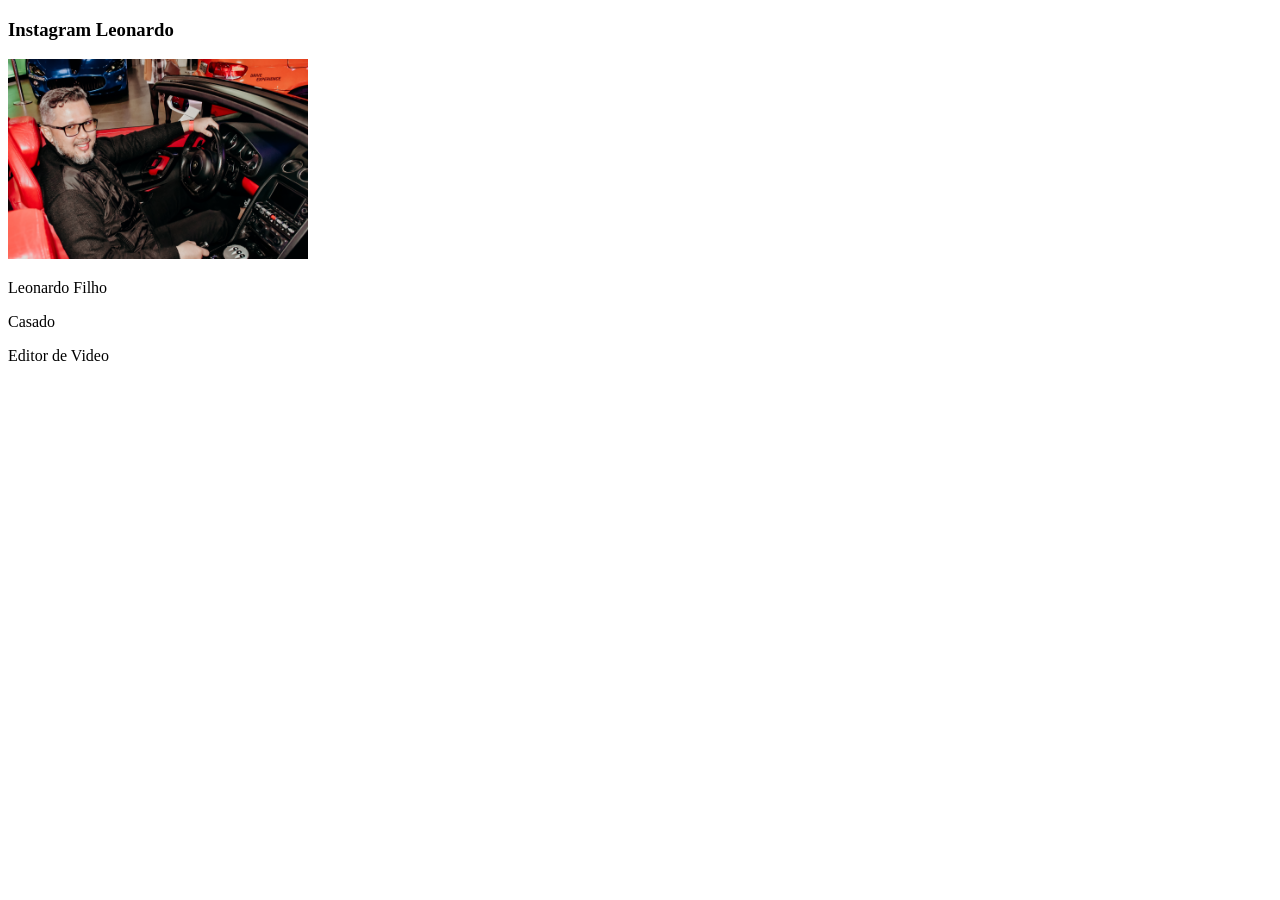
==== index.html @ 593e89e7 "Renomeie" ====
<!DOCTYPE html>
<html lang="pt-br">
<head>
    <meta charset="UTF-8">
    <meta name="viewport" content="width=device-width, initial-scale=1.0">
    <title>Instagram Clone LF</title>
    <link rel="stylesheet" href="style.css">

    <style>


    </style>

</head>


<body>
    
<h3> Instagram Leonardo</h3>


<div class="container">
<img src="carro.jpg" alt="" width="300px" >


<p>Leonardo Filho</p>
<p>Casado</p>
<p>Editor de Video</p>




</div>


</ul>


</body>
</html>
---- style.css ----
#conteudo {

    width: 900px;
    height: 900px;
    /* background-color: rgb(132, 0, 255); */
    margin: 0 auto;

}

#cabecalho {

    width: 900px;
    height: 300px;
    /* background-color: rgb(226, 62, 84); */
    display: flex;

}


#destaques {

    width: 900px;
    height: 200px;
    /* background-color: rgb(115, 218, 249); */
    display: flex;
    overflow: scroll;
    overflow-y: hidden;

}


#feed {

    width: 900px;
    height: 800px;
    /* background-color: bisque; */
}


#fotodeperfil {

    width: 300px;
    height: 300px;
    /* background-color: darkgoldenrod; */
    display: flex;
    align-items: center;
    justify-content: center;

    img {

        border-radius: 50%;

    }
}


#textodeperfil {

    width: 600px;
    height: 300px;
    /* background-color: aquamarine; */
    padding: 0px 70px;
    box-sizing: border-box;

    h1 {
        font-family: "Fredoka", sans-serif;
        font-optical-sizing: auto;
        font-weight: lighter;
        font-style: normal;
        font-variation-settings:
            "wdth" 100;
    }

}

#nomeprincipal {

    font-family: 'Gill Sans', 'Gill Sans MT', Calibri, 'Trebuchet MS', sans-serif;
}


#seguidores {

    margin-right: 50px;
}


.juntinhos {
    margin: 0;
}


.quasejuntinhos {

    margin-bottom: 0;
}


#pill {

    /* background-color: rgb(216, 226, 17); */
    border-radius: 15px;
    padding: 5px;


    img {
        position: relative;
        top: 3px;
    }

}


#paidapill {
    margin: 10px 0;
}

#imagem-link {

    width: 20px;
    height: 20px;
    display: inline-block;
    background-size: 20px;
    background-image: url('imagem link.png');
}


a {
    text-decoration: none;
}


.destaque {

    height: 200px;
    width: 150px;
    /* background-color: rgb(149, 149, 245); */
    padding: 33px 25px;
    box-sizing: border-box;
    text-align: center;
    font-weight: 600;



    img {

        height: 100px;
        width: 100px;
        border-radius: 50%;

    }
}




#feed {

    display: flex;
    flex-wrap: wrap;
    height: 1217px;
    gap: 5px;



    img {


        height: 400px;
        width: 296px;
        object-fit: cover;

    }

}

* {

    font-family: Cambria, Cochin, Georgia, Times, 'Times New Roman', serif;
}
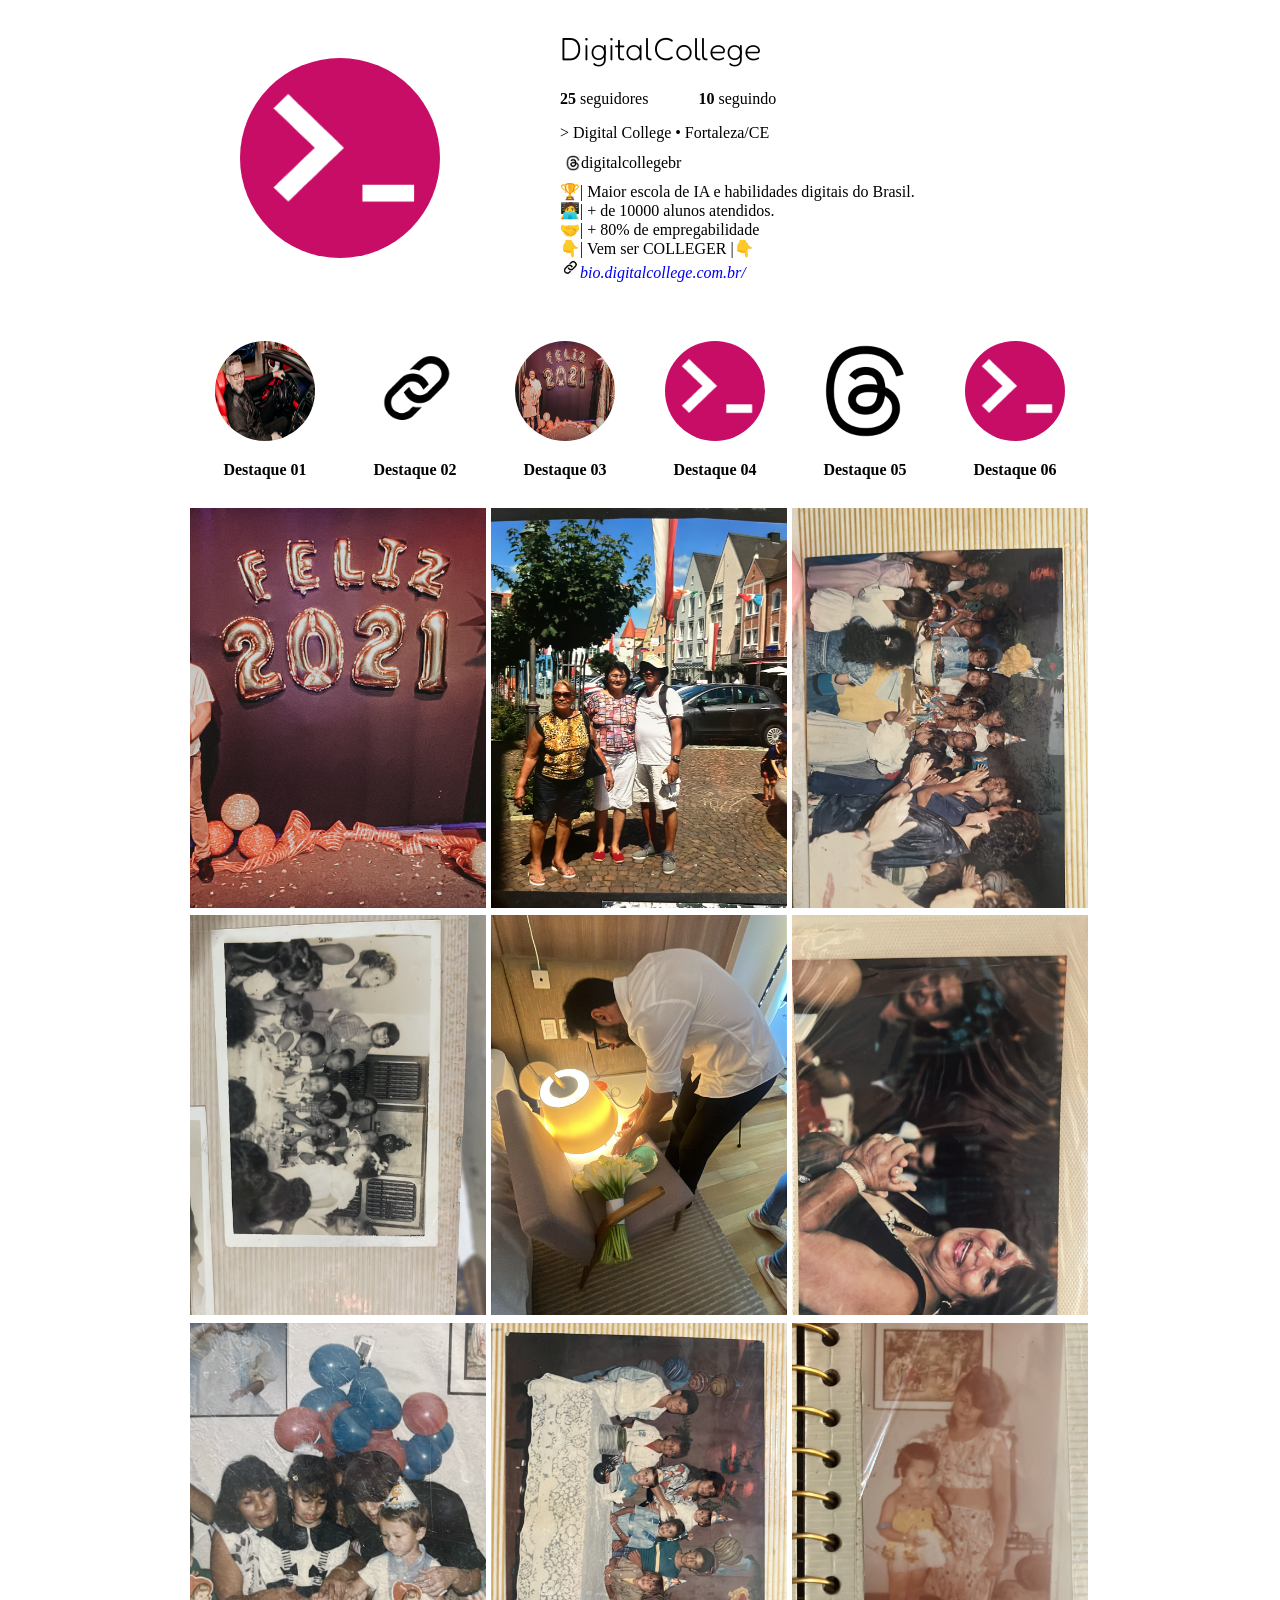
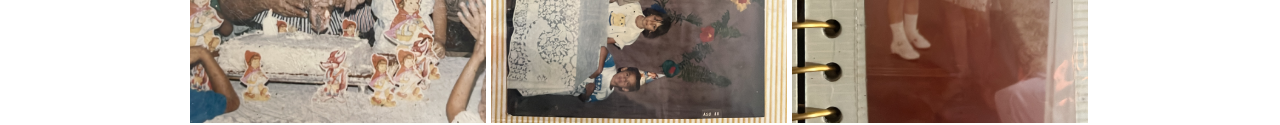
==== commit 04a3023b: "novo" ====
--- a/index.html
+++ b/index.html
@@ -1,40 +1,124 @@
 <!DOCTYPE html>
 <html lang="pt-br">
+
 <head>
     <meta charset="UTF-8">
     <meta name="viewport" content="width=device-width, initial-scale=1.0">
-    <title>Instagram Clone LF</title>
+    <title>Istagram</title>
     <link rel="stylesheet" href="style.css">
 
-    <style>
+    <link rel="preconnect" href="https://fonts.googleapis.com">
+<link rel="preconnect" href="https://fonts.gstatic.com" crossorigin>
+<link href="https://fonts.googleapis.com/css2?family=Fredoka:wght@300..700&display=swap" rel="stylesheet">
 
 
-    </style>
 
 </head>
 
+<body>
 
-<body>
-    
-<h3> Instagram Leonardo</h3>
+    <div id="conteudo">
+        <div class="secao" id="cabecalho">
+            <div id="fotodeperfil">
+                <img src="digital colage.png" alt="fotodeperfil" width="200px" height="200">
+
+            </div>
+
+            <div id="textodeperfil">
+
+                <h1 id="nomeprincipal">DigitalCollege</h1>
 
 
-<div class="container">
-<img src="carro.jpg" alt="" width="300px" >
+                <p><strong>25</strong> <span id="seguidores">seguidores</span><strong>10</strong> seguindo</p>
 
 
-<p>Leonardo Filho</p>
-<p>Casado</p>
-<p>Editor de Video</p>
+
+                <p class="quasejuntinhos">> Digital College • Fortaleza/CE </p>
+                <p class="juntinhos" id="paidapill"> <span id="pill">
+                        <img src="Threads Logo.png" alt="threads logo" height="16">digitalcollegebr</span>
+                </p>
+
+
+                <p class="juntinhos">🏆| Maior escola de IA e habilidades digitais do Brasil.</p>
+                <p class="juntinhos">🧑‍💻| + de 10000 alunos atendidos.</p>
+                <p class="juntinhos">🤝| + 80% de empregabilidade</p>
+                <p class="juntinhos">👇| Vem ser COLLEGER |👇</p>
+                <a class="juntinhos" href="bio.digitalcollege.com.br"> <i
+                        id="imagem-link"></i><em>bio.digitalcollege.com.br/</em></a>
+
+
+
+            </div>
+
+        </div>
+
+        <div class="secao" id="destaques">
+            <div class="destaque">
+                <img src="carro.jpg" alt="Imagem destaque">
+                <p>Destaque 01</p>
+            </div>
+
+            <div class="destaque">
+                <img src="imagem link.png" alt="Imagem destaque">
+                <p>Destaque 02</p>
+            </div>
+
+            <div class="destaque">
+                <img src="assets/fim de ano.jpg" alt="Imagem destaque">
+                <p>Destaque 03</p>
+            </div>
+
+            <div class="destaque">
+                <img src="digital colage.png" alt="Imagem destaque">
+                <p>Destaque 04</p>
+            </div>
+
+            <div class="destaque">
+                <img src="Threads Logo.png" alt="Imagem destaque">
+                <p>Destaque 05</p>
+            </div>
+
+            <div class="destaque">
+                <img src="digital colage.png" alt="Imagem destaque">
+                <p>Destaque 06</p>
+
+            </div>
+            <div class="destaque">
+                <img src="digital colage.png" alt="Imagem destaque">
+                <p>Destaque 07</p>
+
+            </div>
+
+        </div>
 
 
 
 
-</div>
+        <div class="secao" id="feed">
+
+            <img src="assets/fim de ano.jpg" alt="imagens feed quadrado">
+
+            <img src="assets/FWDL2540.JPG" alt="imagens feed quadrado">
+
+            <img src="assets/HCUG3998.JPG" alt="imagens feed quadrado">
+
+            <img src="assets/HLZG6470.JPG" alt="imagens feed quadrado">
+
+            <img src="assets/HUUF6204.JPG" alt="imagens feed quadrado">
+
+            <img src="assets/IELJ3522.JPG" alt="imagens feed quadrado">
+
+            <img src="assets/ODYA3134.JPG" alt="imagens feed quadrado">
+
+            <img src="assets/VTIG3335.JPG" alt="imagens feed quadrado">
+
+            <img src="assets/XBEC1194.JPG" alt="imagens feed quadrado">
 
 
-</ul>
 
+        </div>
+    </div>
 
 </body>
+
 </html>
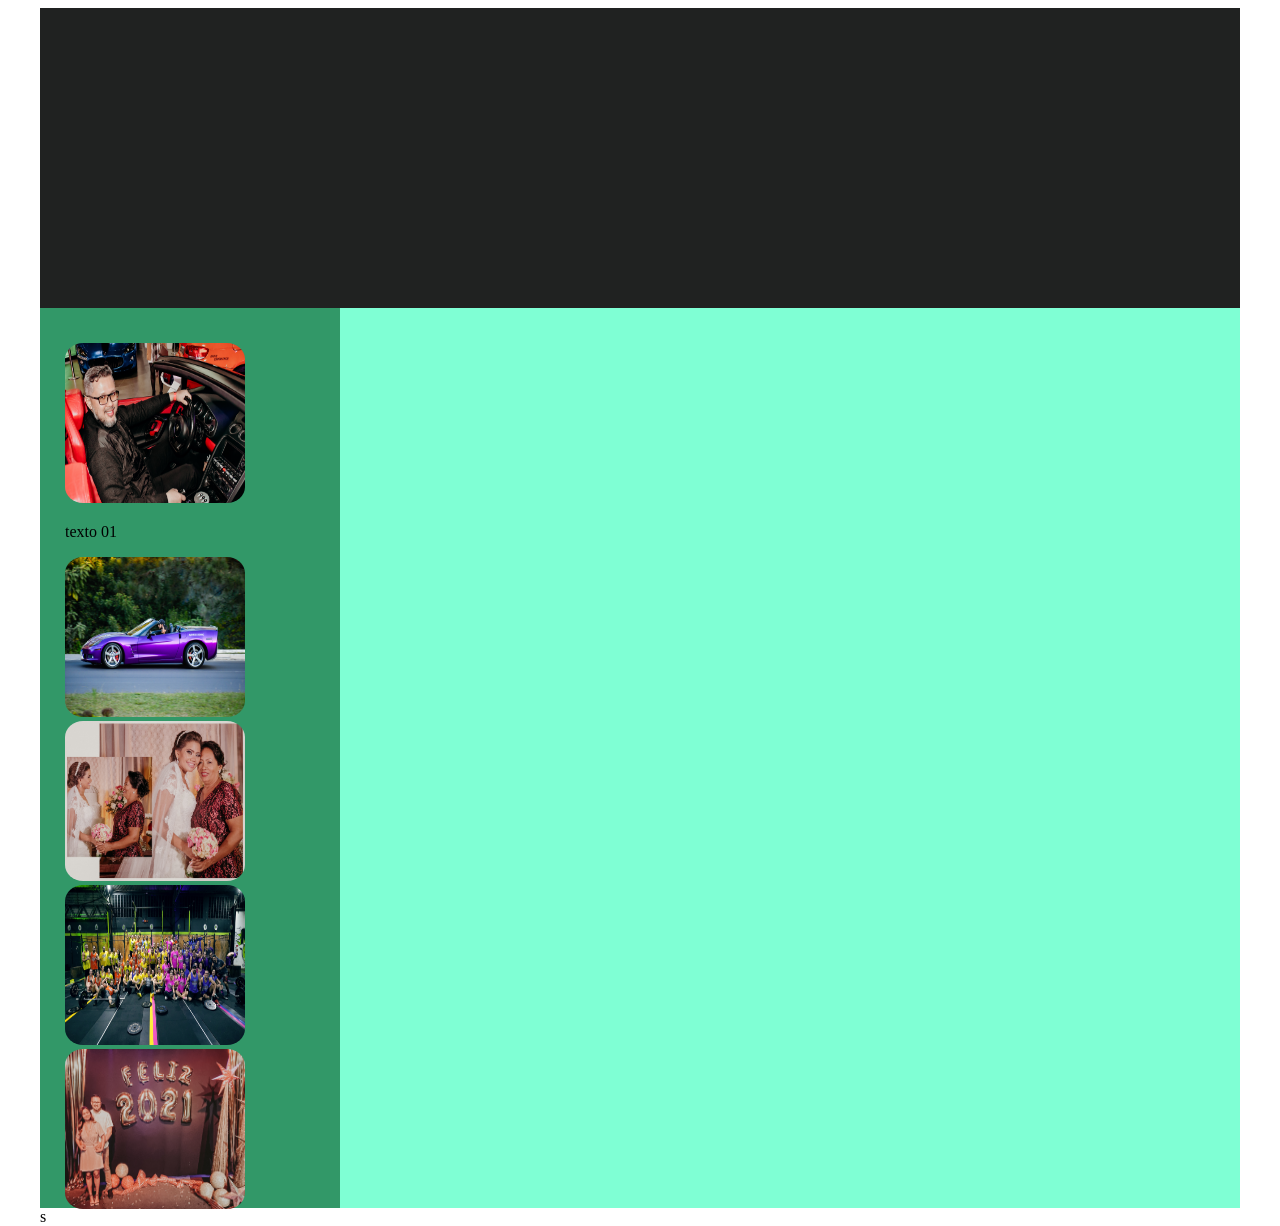
==== commit 1e77dd21: "Merge branch 'main' of https://github.com/leonardofilho1987-web/Aula---Instagram---Clone" ====
--- a/index.html
+++ b/index.html
@@ -1,16 +1,11 @@
 <!DOCTYPE html>
-<html lang="pt-br">
+<html lang="pr-br">
 
 <head>
     <meta charset="UTF-8">
     <meta name="viewport" content="width=device-width, initial-scale=1.0">
-    <title>Istagram</title>
+    <title>Personalizado</title>
     <link rel="stylesheet" href="style.css">
-
-    <link rel="preconnect" href="https://fonts.googleapis.com">
-<link rel="preconnect" href="https://fonts.gstatic.com" crossorigin>
-<link href="https://fonts.googleapis.com/css2?family=Fredoka:wght@300..700&display=swap" rel="stylesheet">
-
 
 
 </head>
@@ -18,106 +13,55 @@
 <body>
 
     <div id="conteudo">
-        <div class="secao" id="cabecalho">
-            <div id="fotodeperfil">
-                <img src="digital colage.png" alt="fotodeperfil" width="200px" height="200">
 
-            </div>
+        <div class="secao" id="topo">
 
-            <div id="textodeperfil">
-
-                <h1 id="nomeprincipal">DigitalCollege</h1>
+            <div class="secao" id="fotodotopo"></div>
 
 
-                <p><strong>25</strong> <span id="seguidores">seguidores</span><strong>10</strong> seguindo</p>
+        </div>
+
+        <div class="esquerdo" id="ladoesquerdo">
+
+            <div class="destaques">
+                <div>
+                    <img src="assets/_MCS1240.jpg" alt="">
+                    <p class="textosdestaques">texto 01</p>
+                </div>
+
+                <div> <img src="assets/_MOV4783.jpg" alt="imagemesquerda"> </div>
+
+                <div><img src="assets/amor e mãe.jpg" alt="imagemesquerda"></div>
+
+                <div><img src="assets/DSC00009.JPG" alt="imagemesquerda"></div>
+
+                <div><img src="assets/fim de ano.jpg" alt="imagemesquerda"></div>
 
 
 
-                <p class="quasejuntinhos">> Digital College • Fortaleza/CE </p>
-                <p class="juntinhos" id="paidapill"> <span id="pill">
-                        <img src="Threads Logo.png" alt="threads logo" height="16">digitalcollegebr</span>
-                </p>
 
 
-                <p class="juntinhos">🏆| Maior escola de IA e habilidades digitais do Brasil.</p>
-                <p class="juntinhos">🧑‍💻| + de 10000 alunos atendidos.</p>
-                <p class="juntinhos">🤝| + 80% de empregabilidade</p>
-                <p class="juntinhos">👇| Vem ser COLLEGER |👇</p>
-                <a class="juntinhos" href="bio.digitalcollege.com.br"> <i
-                        id="imagem-link"></i><em>bio.digitalcollege.com.br/</em></a>
+
+
 
 
 
             </div>
 
-        </div>
 
-        <div class="secao" id="destaques">
-            <div class="destaque">
-                <img src="carro.jpg" alt="Imagem destaque">
-                <p>Destaque 01</p>
-            </div>
-
-            <div class="destaque">
-                <img src="imagem link.png" alt="Imagem destaque">
-                <p>Destaque 02</p>
-            </div>
-
-            <div class="destaque">
-                <img src="assets/fim de ano.jpg" alt="Imagem destaque">
-                <p>Destaque 03</p>
-            </div>
-
-            <div class="destaque">
-                <img src="digital colage.png" alt="Imagem destaque">
-                <p>Destaque 04</p>
-            </div>
-
-            <div class="destaque">
-                <img src="Threads Logo.png" alt="Imagem destaque">
-                <p>Destaque 05</p>
-            </div>
-
-            <div class="destaque">
-                <img src="digital colage.png" alt="Imagem destaque">
-                <p>Destaque 06</p>
-
-            </div>
-            <div class="destaque">
-                <img src="digital colage.png" alt="Imagem destaque">
-                <p>Destaque 07</p>
-
-            </div>
-
-        </div>
+            <div class="secao" id="ladodireito"></div>
 
 
 
 
-        <div class="secao" id="feed">
-
-            <img src="assets/fim de ano.jpg" alt="imagens feed quadrado">
-
-            <img src="assets/FWDL2540.JPG" alt="imagens feed quadrado">
-
-            <img src="assets/HCUG3998.JPG" alt="imagens feed quadrado">
-
-            <img src="assets/HLZG6470.JPG" alt="imagens feed quadrado">
-
-            <img src="assets/HUUF6204.JPG" alt="imagens feed quadrado">
-
-            <img src="assets/IELJ3522.JPG" alt="imagens feed quadrado">
-
-            <img src="assets/ODYA3134.JPG" alt="imagens feed quadrado">
-
-            <img src="assets/VTIG3335.JPG" alt="imagens feed quadrado">
-
-            <img src="assets/XBEC1194.JPG" alt="imagens feed quadrado">
 
 
 
-        </div>
-    </div>
+
+        </div>s
+
+
+
 
 </body>
 
--- a/style.css
+++ b/style.css
@@ -1,180 +1,60 @@
 #conteudo {
 
-    width: 900px;
-    height: 900px;
-    /* background-color: rgb(132, 0, 255); */
+    width: 1200px;
+    height: 1200px;
     margin: 0 auto;
-
-}
-
-#cabecalho {
-
-    width: 900px;
-    height: 300px;
-    /* background-color: rgb(226, 62, 84); */
-    display: flex;
+    background-color: aquamarine;
 
 }
 
 
-#destaques {
+#topo {
 
-    width: 900px;
-    height: 200px;
-    /* background-color: rgb(115, 218, 249); */
+    width: 1200px;
+    height: 300px;
+    margin: 0 auto;
+    background-color: rgb(32, 34, 33);
+}
+
+
+#ladoesquerdo {
+
+    width: 300px;
+    height: 900px;
     display: flex;
-    overflow: scroll;
-    overflow-y: hidden;
+    background-color: rgb(50, 152, 104);
+
+    img {
+
+        height:160px;
+        width: 180px;
+        border-radius: 10%;
+
+    }
+
 
 }
 
+.destaques {
 
-#feed {
+    margin-top: 35px;
+    margin-left:25px;
+   
+}
 
-    width: 900px;
-    height: 800px;
-    /* background-color: bisque; */
+.textosdestaques{
+
+ 
 }
 
 
-#fotodeperfil {
+#ladodireito {
 
-    width: 300px;
-    height: 300px;
-    /* background-color: darkgoldenrod; */
+    width: 900px;
+    height: 900px;
     display: flex;
-    align-items: center;
-    justify-content: center;
+    margin-top: -900px;
+    margin-left: 300px;
+    background-color: rgb(89, 119, 14);
 
-    img {
-
-        border-radius: 50%;
-
-    }
-}
-
-
-#textodeperfil {
-
-    width: 600px;
-    height: 300px;
-    /* background-color: aquamarine; */
-    padding: 0px 70px;
-    box-sizing: border-box;
-
-    h1 {
-        font-family: "Fredoka", sans-serif;
-        font-optical-sizing: auto;
-        font-weight: lighter;
-        font-style: normal;
-        font-variation-settings:
-            "wdth" 100;
-    }
-
-}
-
-#nomeprincipal {
-
-    font-family: 'Gill Sans', 'Gill Sans MT', Calibri, 'Trebuchet MS', sans-serif;
-}
-
-
-#seguidores {
-
-    margin-right: 50px;
-}
-
-
-.juntinhos {
-    margin: 0;
-}
-
-
-.quasejuntinhos {
-
-    margin-bottom: 0;
-}
-
-
-#pill {
-
-    /* background-color: rgb(216, 226, 17); */
-    border-radius: 15px;
-    padding: 5px;
-
-
-    img {
-        position: relative;
-        top: 3px;
-    }
-
-}
-
-
-#paidapill {
-    margin: 10px 0;
-}
-
-#imagem-link {
-
-    width: 20px;
-    height: 20px;
-    display: inline-block;
-    background-size: 20px;
-    background-image: url('imagem link.png');
-}
-
-
-a {
-    text-decoration: none;
-}
-
-
-.destaque {
-
-    height: 200px;
-    width: 150px;
-    /* background-color: rgb(149, 149, 245); */
-    padding: 33px 25px;
-    box-sizing: border-box;
-    text-align: center;
-    font-weight: 600;
-
-
-
-    img {
-
-        height: 100px;
-        width: 100px;
-        border-radius: 50%;
-
-    }
-}
-
-
-
-
-#feed {
-
-    display: flex;
-    flex-wrap: wrap;
-    height: 1217px;
-    gap: 5px;
-
-
-
-    img {
-
-
-        height: 400px;
-        width: 296px;
-        object-fit: cover;
-
-    }
-
-}
-
-* {
-
-    font-family: Cambria, Cochin, Georgia, Times, 'Times New Roman', serif;
 }
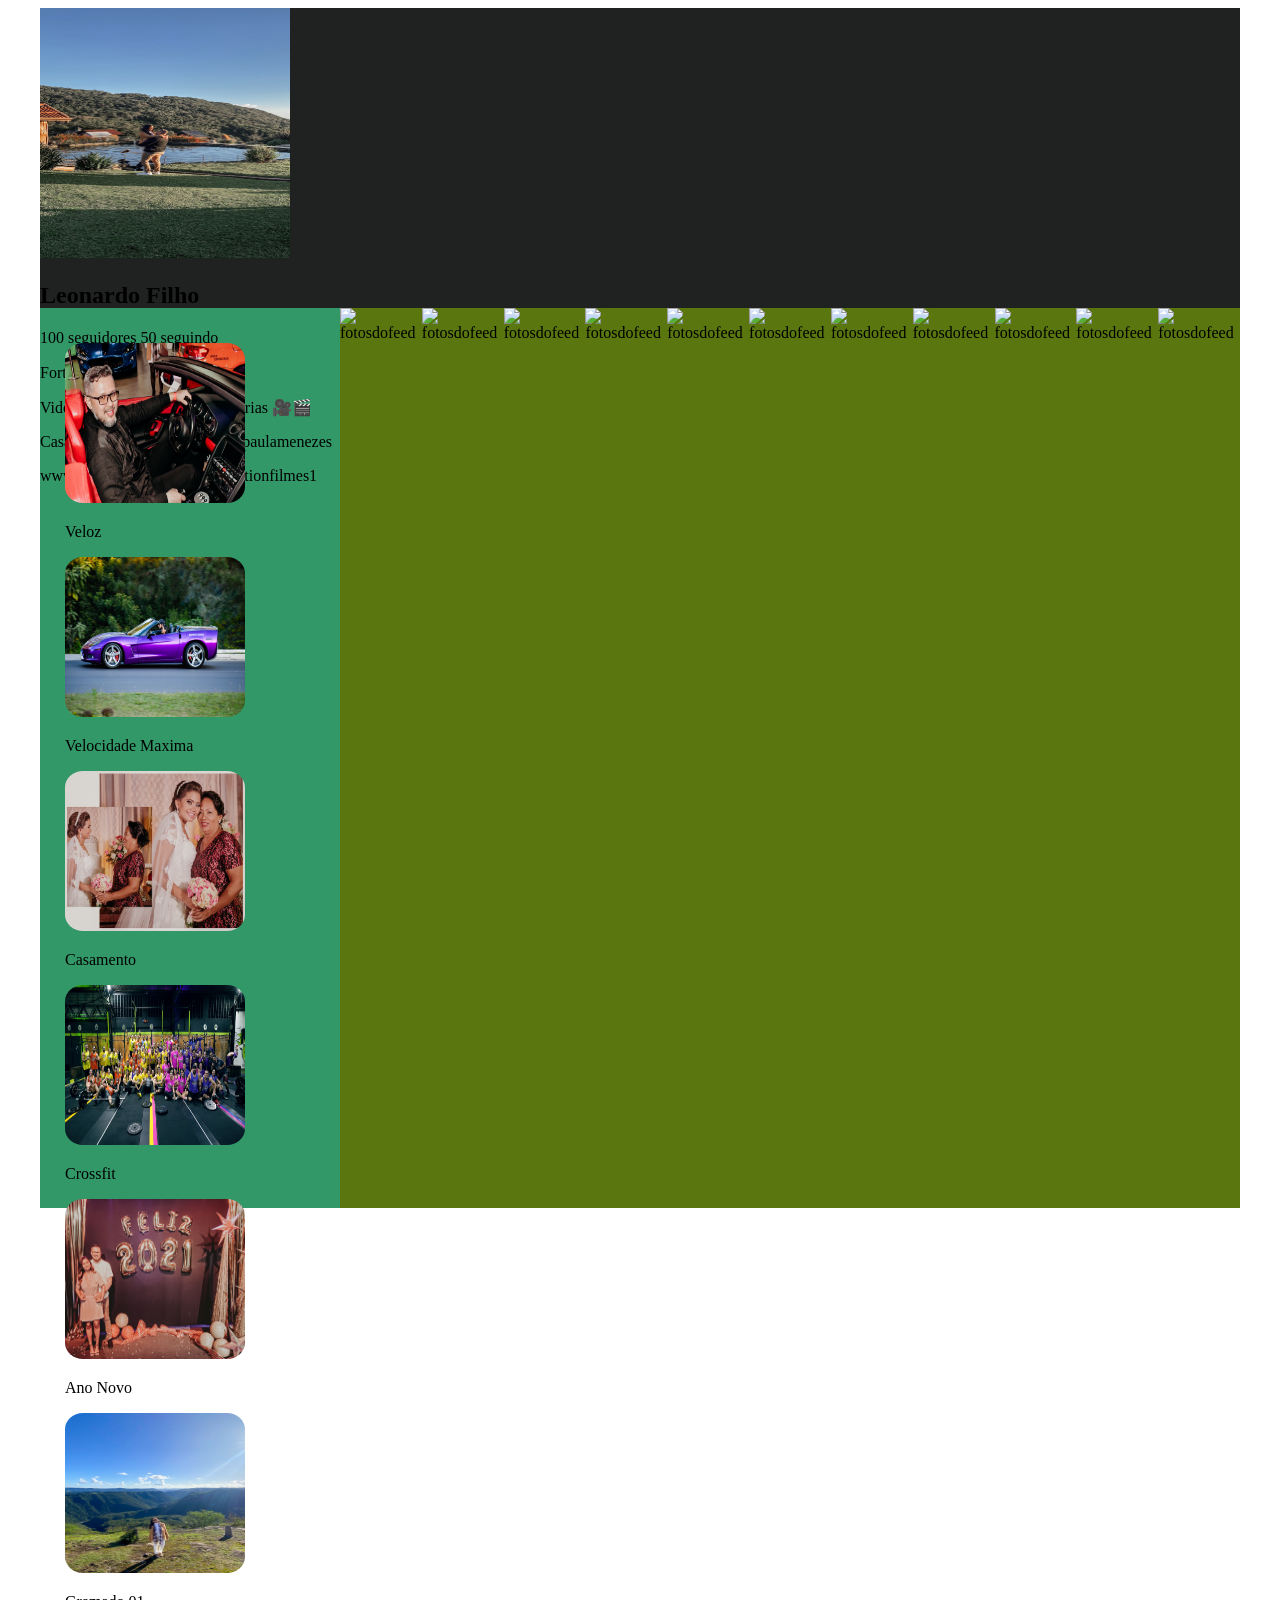
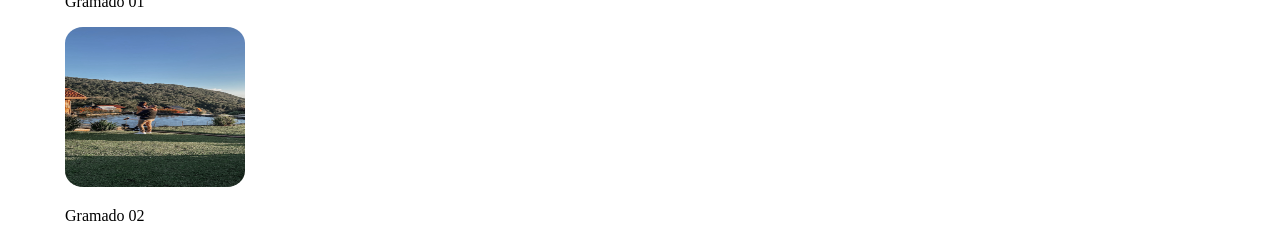
==== commit 1d51b94a: "meu feed valendo 1" ====
--- a/index.html
+++ b/index.html
@@ -4,7 +4,7 @@
 <head>
     <meta charset="UTF-8">
     <meta name="viewport" content="width=device-width, initial-scale=1.0">
-    <title>Personalizado</title>
+    <title>Meu Site</title>
     <link rel="stylesheet" href="style.css">
 
 
@@ -16,7 +16,26 @@
 
         <div class="secao" id="topo">
 
-            <div class="secao" id="fotodotopo"></div>
+            <div class="secao" id="fotodotopo">
+                <img src="assets/IMG_1537.jpg" alt="fotodoperfil" width="250px" height="250px">
+
+            </div>
+
+            <div id="nomeprincipal">
+
+                    <h2>Leonardo Filho</h2>
+
+                    <p> 100 seguidores  50 seguindo</p>
+
+                    <p>Fortaleza-Ce 🌅</p>
+                    <p>VideoMaker | Contador de histórias 🎥🎬</p>
+                    <p>Casado com uma princesa @__paulamenezes</p>
+                    <p>www.instagram.com/dreamemotionfilmes1</p>
+                     
+
+                </div>
+
+
 
 
         </div>
@@ -25,41 +44,58 @@
 
             <div class="destaques">
                 <div>
-                    <img src="assets/_MCS1240.jpg" alt="">
-                    <p class="textosdestaques">texto 01</p>
+                    <img src="assets/_MCS1240.jpg" alt="imagemesquerda">
+                    <p class="textoesquerdo">Veloz</p>
                 </div>
 
-                <div> <img src="assets/_MOV4783.jpg" alt="imagemesquerda"> </div>
+                <div> <img src="assets/_MOV4783.jpg" alt="imagemesquerda">
+                    <p class="textoesquerdo">Velocidade Maxima</p>
+                </div>
 
-                <div><img src="assets/amor e mãe.jpg" alt="imagemesquerda"></div>
+                <div><img src="assets/amor e mãe.jpg" alt="imagemesquerda">
+                    <p class="textoesquerdo">Casamento</p>
+                </div>
 
-                <div><img src="assets/DSC00009.JPG" alt="imagemesquerda"></div>
+                <div><img src="assets/DSC00009.JPG" alt="imagemesquerda">
+                    <p class="textoesquerdo">Crossfit</p>
+                </div>
 
-                <div><img src="assets/fim de ano.jpg" alt="imagemesquerda"></div>
+                <div><img src="assets/fim de ano.jpg" alt="imagemesquerda">
+                    <p class="textoesquerdo">Ano Novo</p>
+
+                <div><img src="assets/IMG_1470.jpg" alt="imagemesquerda">
+                    <p class="textoesquerdo">Gramado 01</p>
+                </div>
 
 
+                <div><img src="assets/IMG_1537.jpg" alt="imagemesquerda">
+                    <p class="textoesquerdo">Gramado 02</p>
+                </div>
 
 
+                </div>
 
+            </div>
 
+            
+        </div>
 
+        <div class="secao" id="ladodireito">
 
+               <img src="fotosfeed/BSKS6302.JPG" alt="fotosdofeed">
+                <img src="fotosfeed/CQFK6276.JPG" alt="fotosdofeed">
+                <img src="fotosfeed/DVYI2464.JPG" alt="fotosdofeed">
+                <img src="fotosfeed/FWDL2540.JPG" alt="fotosdofeed">
+                <img src="fotosfeed/HCUG3998.JPG" alt="fotosdofeed">
+                <img src="fotosfeed/HLZG6470.JPG" alt="fotosdofeed">
+                <img src="fotosfeed/HUUF6204.JPG" alt="fotosdofeed">
+                <img src="fotosfeed/IELJ3522.JPG" alt="fotosdofeed">
+                <img src="fotosfeed/ODYA3134.JPG" alt="fotosdofeed">
+                <img src="fotosfeed/IZSI4237.JPG" alt="fotosdofeed">
+                <img src="fotosfeed/IMG_E5877.JPG" alt="fotosdofeed">
 
 
             </div>
-
-
-            <div class="secao" id="ladodireito"></div>
-
-
-
-
-
-
-
-
-        </div>s
-
 
 
 
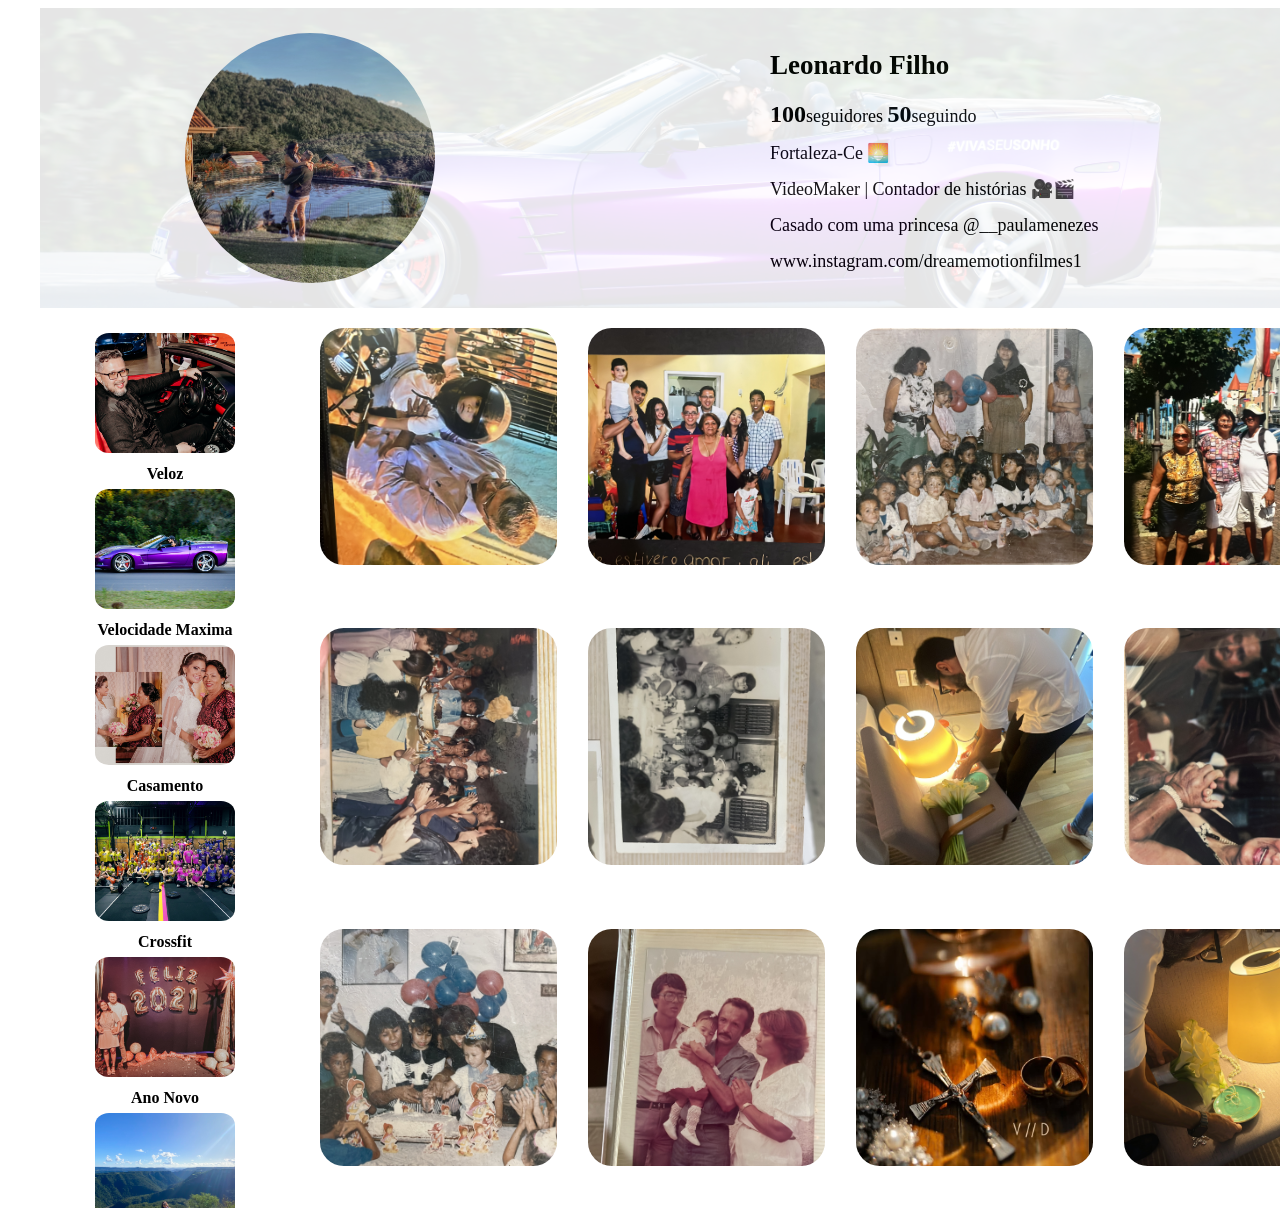
==== commit cb2657a3: "FINAL" ====
--- a/index.html
+++ b/index.html
@@ -14,10 +14,14 @@
 
     <div id="conteudo">
 
+         <img id="fototransparente" src="assets/_MOV4783.jpg" alt="fotodefundo">
+
         <div class="secao" id="topo">
-
+    
             <div class="secao" id="fotodotopo">
                 <img src="assets/IMG_1537.jpg" alt="fotodoperfil" width="250px" height="250px">
+
+                
 
             </div>
 
@@ -25,7 +29,7 @@
 
                     <h2>Leonardo Filho</h2>
 
-                    <p> 100 seguidores  50 seguindo</p>
+                    <p> <span class="numeroseguidores">100</span>seguidores <span class="numeroseguindo">50</span>seguindo</p>
 
                     <p>Fortaleza-Ce 🌅</p>
                     <p>VideoMaker | Contador de histórias 🎥🎬</p>
@@ -67,7 +71,6 @@
                     <p class="textoesquerdo">Gramado 01</p>
                 </div>
 
-
                 <div><img src="assets/IMG_1537.jpg" alt="imagemesquerda">
                     <p class="textoesquerdo">Gramado 02</p>
                 </div>
@@ -93,8 +96,8 @@
                 <img src="fotosfeed/ODYA3134.JPG" alt="fotosdofeed">
                 <img src="fotosfeed/IZSI4237.JPG" alt="fotosdofeed">
                 <img src="fotosfeed/IMG_E5877.JPG" alt="fotosdofeed">
-
-
+                <img src="fotosfeed/YGHO6236.JPG" alt="fotosdofeed">
+                
             </div>
 
 
--- a/style.css
+++ b/style.css
@@ -3,34 +3,135 @@
     width: 1200px;
     height: 1200px;
     margin: 0 auto;
-    background-color: aquamarine;
+    /* background-color: aquamarine; */
 
 }
 
+
+.numeroseguidores {
+
+    font-weight: bold;
+    font-size: x-large;
+
+}
+
+.numeroseguindo {
+
+
+    font-weight: bold;
+    font-size: x-large;
+
+}
 
 #topo {
 
     width: 1200px;
     height: 300px;
     margin: 0 auto;
-    background-color: rgb(32, 34, 33);
+    display: flex;
+    /* background-color: rgb(18, 102, 60); */
 }
+
+#fototransparente {
+
+    opacity: 0.1;
+    display: flex;
+    width: 1320px;
+    height: 300px;
+    object-fit: cover;
+    margin-bottom: -300px;
+
+}
+
+#nomeprincipal {
+
+    width: 600px;
+    height: 300px;
+    padding: 22px 70px;
+    line-height: 1;
+    font-size: 18px;
+    margin-left: 20%;
+
+
+
+
+    h2 {
+        font-family: 'Times New Roman', Times, serif;
+
+    }
+
+}
+
+
+#fotodotopo {
+
+    width: 450px;
+    height: 300px;
+    display: flex;
+    align-items: center;
+    justify-content: center;
+    margin-left: 10%;
+
+    img {
+
+        border-radius: 50%;
+        object-fit: cover;
+    }
+
+}
+
+
 
 
 #ladoesquerdo {
 
-    width: 300px;
+    width: 250px;
     height: 900px;
     display: flex;
-    background-color: rgb(50, 152, 104);
+    /* background-color: rgb(50, 152, 104); */
+    overflow: scroll;
+    overflow-x: hidden;
+    
+::-webkit-scrollbar{
+
+background-color: rgb(245, 244, 242);
+width: 5px;
+border-top-right-radius: 5px;
+border-bottom-right-radius: 5px;
+
+}
 
     img {
 
-        height:160px;
-        width: 180px;
+        height: 120px;
+        width: 140px;
         border-radius: 10%;
+        margin: -8px;
+        margin-left: 30px;
+        margin-top: -5%;
+        object-fit: cover;
+        
+        
 
     }
+
+
+
+
+
+
+    .textoesquerdo {
+
+        white-space: nowrap;
+        text-align: center;
+        font-size: 100%;
+        font-family: Georgia, 'Times New Roman', Times, serif;
+        width: 200px;
+        font-weight: bold;
+
+
+    }
+
 
 
 }
@@ -38,23 +139,31 @@
 .destaques {
 
     margin-top: 35px;
-    margin-left:25px;
-   
+    margin-left: 25px;
+
 }
 
-.textosdestaques{
-
- 
-}
 
 
 #ladodireito {
 
-    width: 900px;
+    width: 1200px;
     height: 900px;
     display: flex;
+    flex-wrap: wrap;
+    gap: 1px;
     margin-top: -900px;
-    margin-left: 300px;
-    background-color: rgb(89, 119, 14);
+    margin-left: 250px;
+    /* background-color: rgb(89, 119, 14); */
 
-}+    img {
+
+        height: 237px;
+        width: 237px;
+        object-fit: cover;
+        flex-wrap: wrap;
+        margin-top: 20px;
+        margin-left: 30px;
+        border-radius: 10%;
+
+    }
